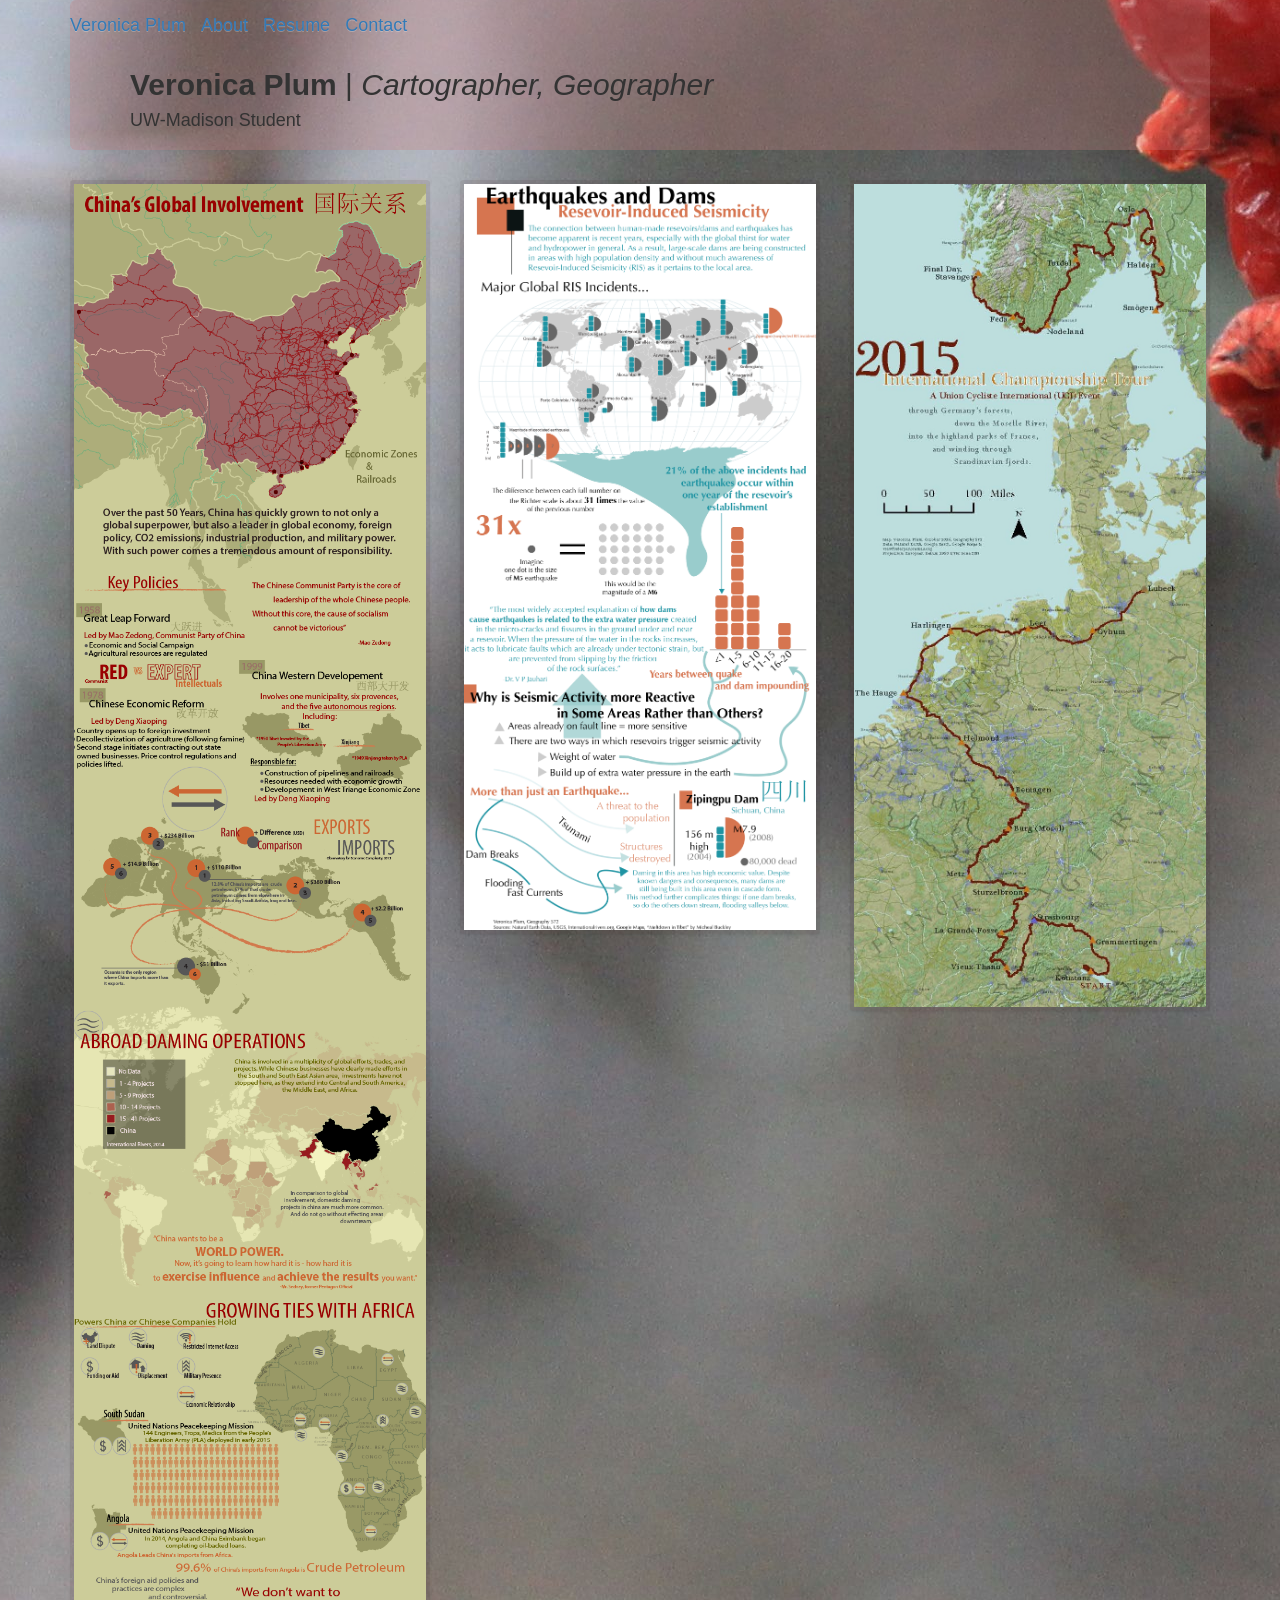
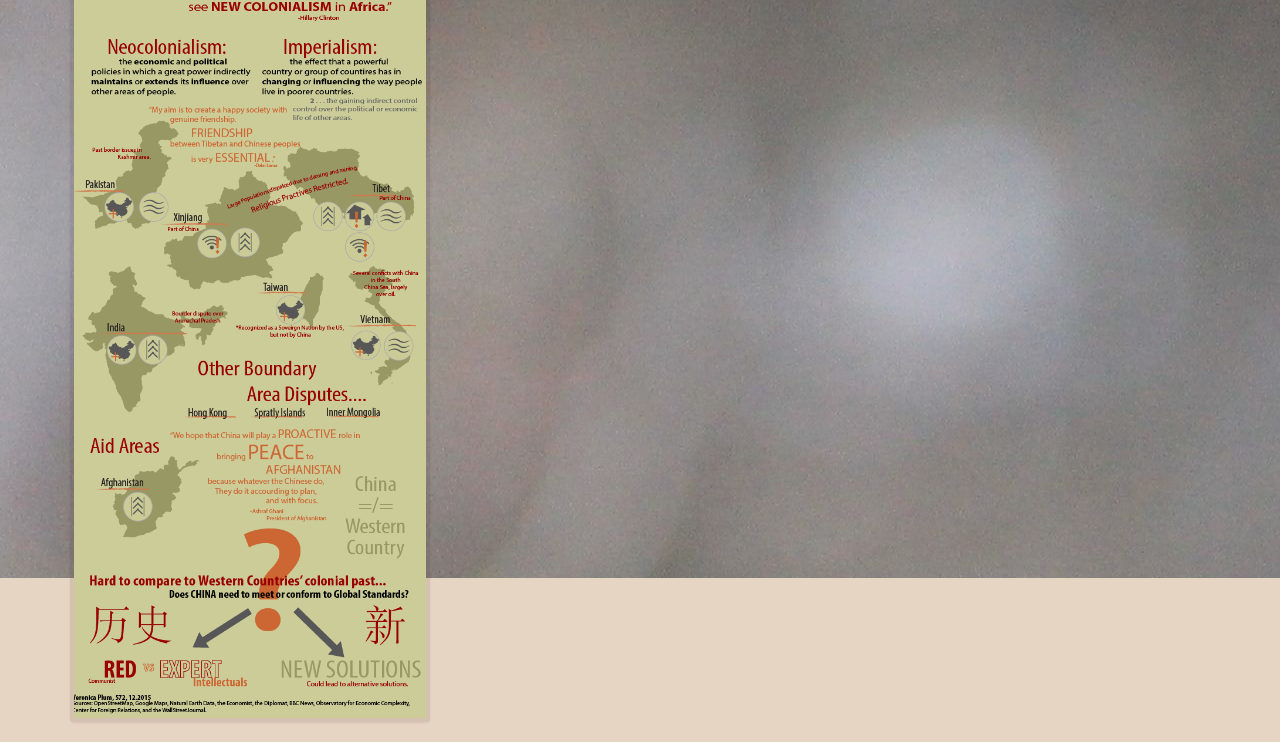
==== index.html @ 2f964c98 "UpdateMarch Fixed some of the nabber issues, but mostly by removing interface flexibility operators." ====
<!DOCTYPE HTML>
<html lang="en">
	<head>
	<meta charset="utf-8">
	<meta name= "viewpoint" content="width=device-width, initial-scale=1"/>
	<meta name="keywords" content="maps, cartography"/>
	<title>Veronica Plum</title> 

	<!--put your bootstrap stylesheet links above style.css-->
	<link rel="stylesheet" href="css/bootstrap.min.css">
	<link rel="stylesheet" href="css/bootstrap-theme.min.css">
	<link rel="stylesheet" href="css/style.css">
	</head>
    <style>
            body {
    background-image: url("assets/red.jpg");  
     background-repeat: no-repeat;
    background-attachment: fixed;
    background-position: center; 
                } 
    </style>
	<body>
		<nav class="navbar navbar=default navbar-fixed-top main-navbar"><!--creates navbar-->
			<div class="container">
                
				
				<div class="navbar-header"><!--creates navbar header-->
					<button type="button" class="navbar-toggle collapsed" data-
					toggle="collapse" data-target="navbar" aria-expended="false" aria-
					controls="navbar">
						
                        <span class="sr-only">Toggle navigation</span> 
                                             <!--used for screen accessibility-->
                        
						<span class="glyphicon glyphicon-menu-hamburger"></span>
						<span class="menu">Menu</span>
					</button> <!--smaller devices have hamburger-->
					<a class="navbar-brand" href="#">Veronica Plum</a><!--website name!-->
                    <a class="navbar-brand" href="about.html">About</a>
				    <a class="navbar-brand" href="resume.html">Resume</a>
                    <a class="navbar-brand" href="contact.html">Contact</a>
				</div>
               <!-- "collapse navbar-collapse"--->
              
			</div>
		</nav>
 


		<!--put your external script links here-->
		<script type="text/javascript" src="lib/jquery-1.11.3.js"></script>
		<script type="text/javascript" src="lib/bootstrap.min.js"></script>
		<div class="container">
			<div class="jumbotron">
                <h2 style><strong> Veronica Plum </strong> | <i>Cartographer, Geographer </i></h2>
				<h4>UW-Madison Student</h4>
			</div>
		</div>
		<div class ="container">
			<div class="row">
				<div class="col-md-4">
					<div class="thumbnail portfolio-thumbnail">
						<a href= "CNglobal.html">
							<img src="assets/572INFO1221-01.png" alt= "Info Graphic China Involvement" />
						</a>
					</div>
				</div>
				<div class="col-md-4">
					<div class="thumbnail portfolio-thumbnail">
						<a href="RIS.html">
							<img src = "assets/RIS.png"
							alt= "RIS infographic" />
						</a>
					</div>
				</div>
				<div class="col-md-4">
					<div class="thumbnail portfolio-thumbnail">
						<a href="eurotour.html">
                        <img src= "assets/EuroTour.jpg"
						alt="The Euro Tour: a design challenge project with raster data"/>
                        </a>
					</div>
				</div>
			</div>
		</div>
	</body>
</html>
---- css/style.css ----
html {
  background-color:antiquewhite; 
height: 1000px;
	  
}
body {
   background: rgba(54, 25, 25, .1); 

}

.navbar-default {
	background-color: #99ccff;
	border-radius: 1;
	background-image: none;
		
}
.navbar-default .navbar-brand {
	color: white;
	font-size: 20px;
	font-weight: bold;
}
.navbar-default .navbar-brand:hover,
.navbar-default .navbar-brand:focus,
.navbar-default .navbar-nav > li > a:hover,
.navbar-default .navbar-nav > li > a:focus {
	color: #ebd122;   
}

.navbar-default .navbar-nav > li > a{
	color: #fff;
	font-size: 20px;
}

.navbar-header .navbar-toggle {
	color: #585f66;
}

.navbar-header .navbar-toggle:hover,
.navbar-header .navbar-toggle:focus {
	background-color:black;
}
.jumbotron {
	height: 150px ;
    background-color: rgba(200, 125, 125, .30); 
  
}

head{
    color:aqua;
}

div {
			
}
.photo img{
    height: 1800px;
}

#div-main {
	background-color: #585f66;
}

#div-main p {
	color: #fff;
}



.portfolio-thumbnail {
	background: rgba(54, 25, 25, .1); 
	border-width: 2px;
	border-style: inherit;
	border-color: #bdccdb;
}

.portfolio-thumbnail img {
	height: 400px;
}
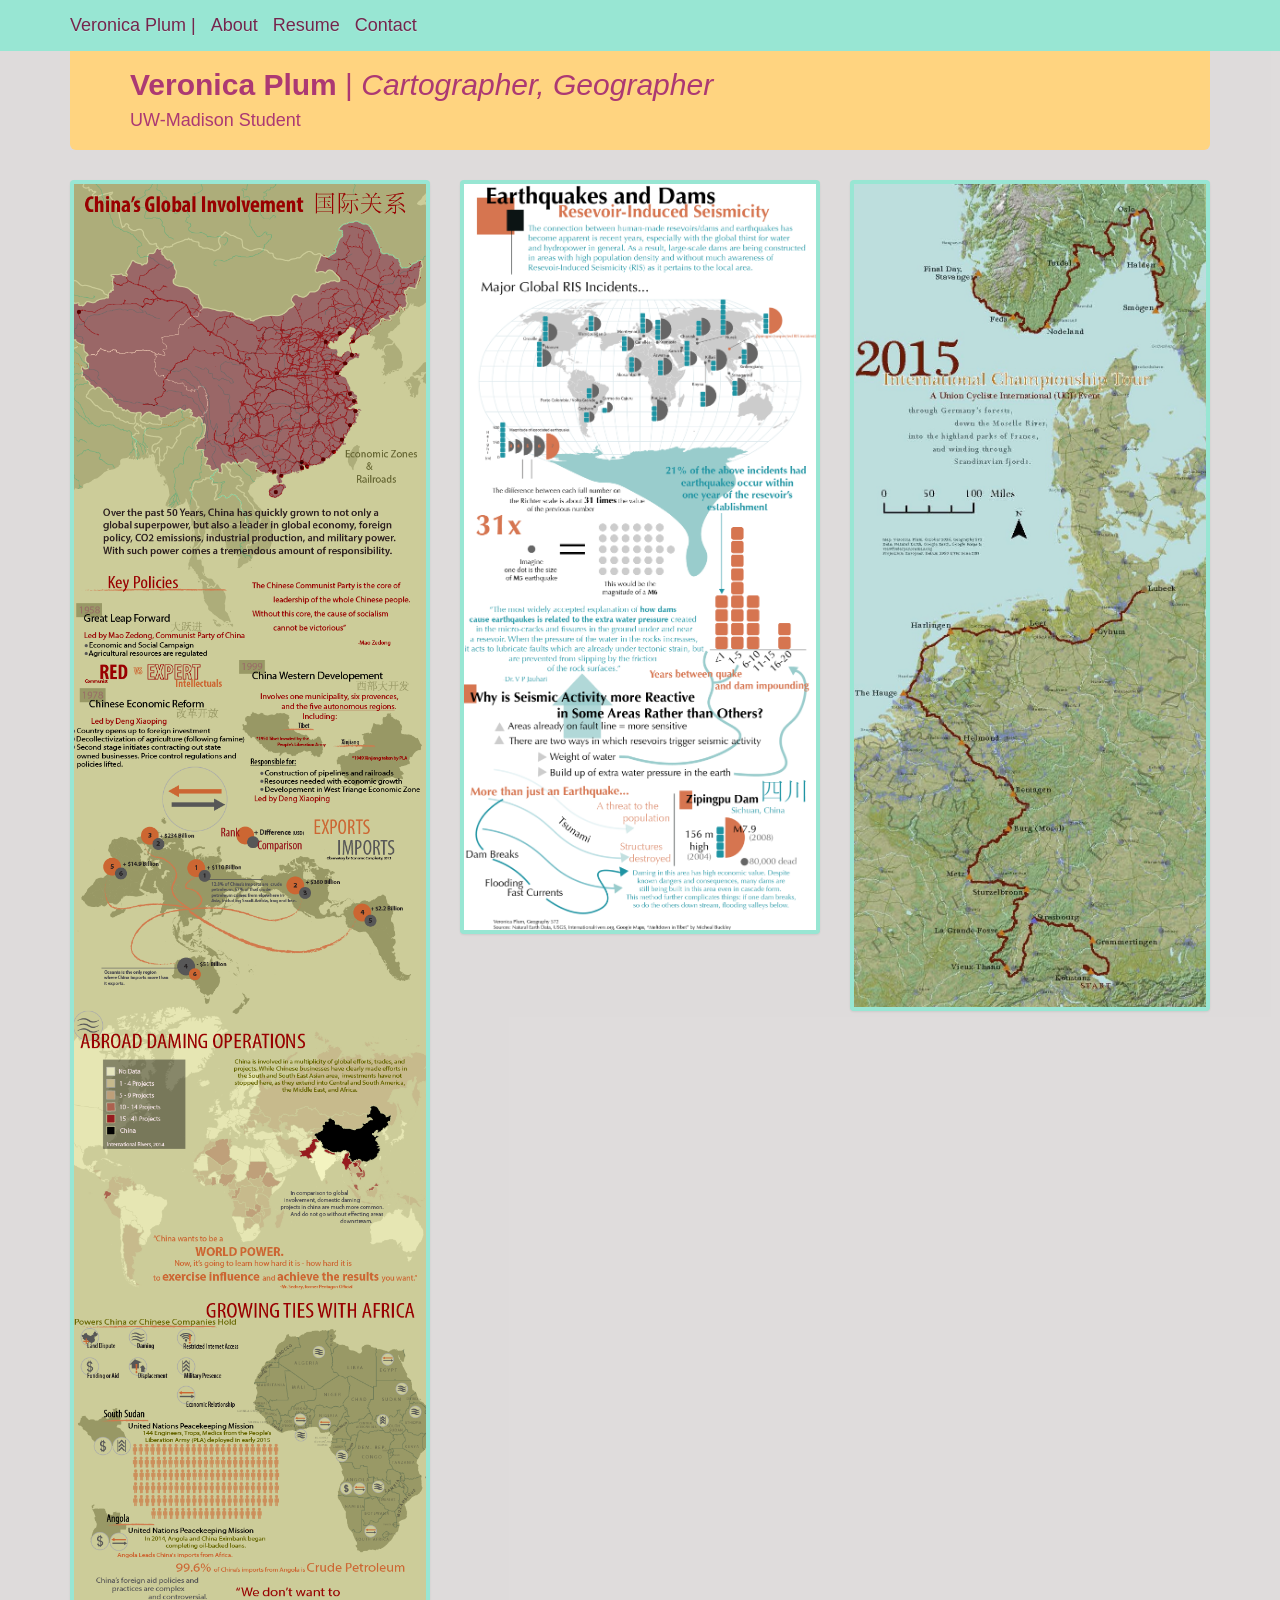
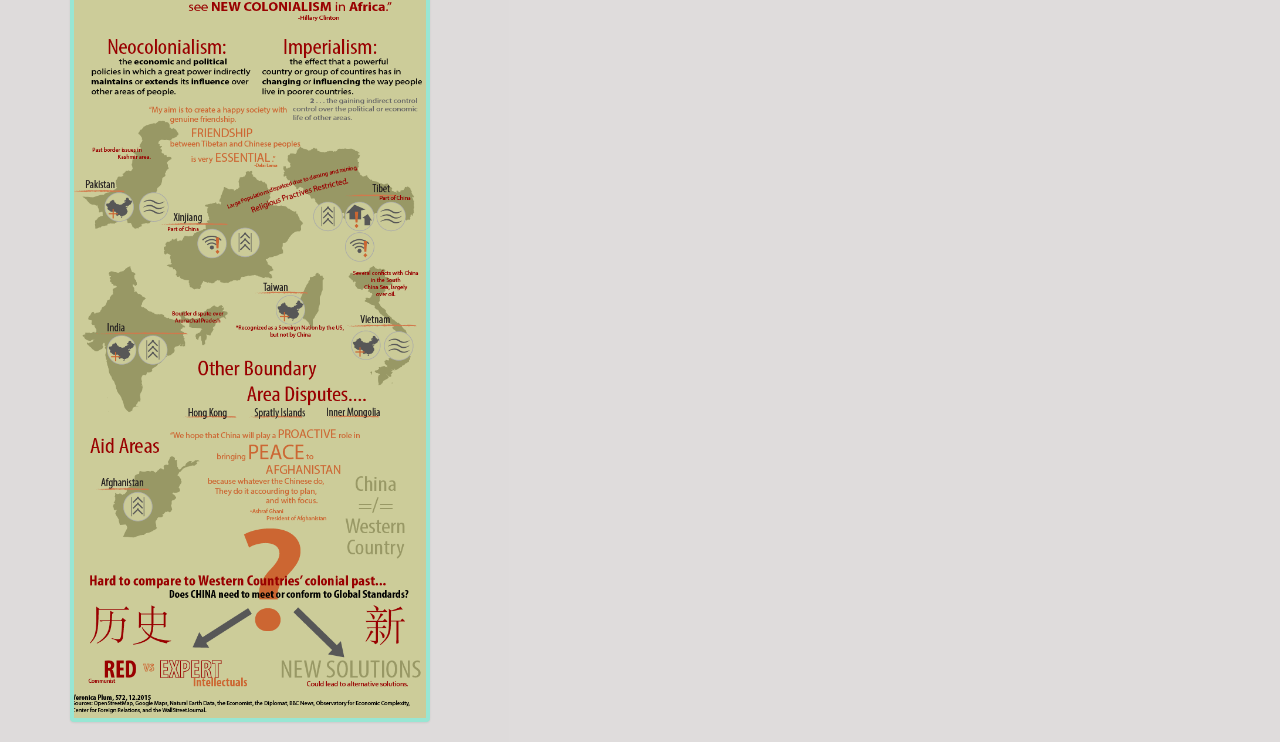
==== commit d6ad3550: "Resume and color design update more to come. experimenting" ====
--- a/index.html
+++ b/index.html
@@ -4,7 +4,7 @@
 	<meta charset="utf-8">
 	<meta name= "viewpoint" content="width=device-width, initial-scale=1"/>
 	<meta name="keywords" content="maps, cartography"/>
-	<title>Veronica Plum</title> 
+	<title>Veronica Plum | Maps</title> 
 
 	<!--put your bootstrap stylesheet links above style.css-->
 	<link rel="stylesheet" href="css/bootstrap.min.css">
@@ -13,7 +13,7 @@
 	</head>
     <style>
             body {
-    background-image: url("assets/red.jpg");  
+    
      background-repeat: no-repeat;
     background-attachment: fixed;
     background-position: center; 
@@ -35,12 +35,12 @@
 						<span class="glyphicon glyphicon-menu-hamburger"></span>
 						<span class="menu">Menu</span>
 					</button> <!--smaller devices have hamburger-->
-					<a class="navbar-brand" href="#">Veronica Plum</a><!--website name!-->
+					<a class="navbar-brand" href="#">Veronica Plum |</a><!--website name!-->
                     <a class="navbar-brand" href="about.html">About</a>
 				    <a class="navbar-brand" href="resume.html">Resume</a>
                     <a class="navbar-brand" href="contact.html">Contact</a>
 				</div>
-               <!-- "collapse navbar-collapse"--->
+               <!-- "collapse navbar-collapse"-->
               
 			</div>
 		</nav>
--- a/css/style.css
+++ b/css/style.css
@@ -1,5 +1,5 @@
 html {
-  background-color:antiquewhite; 
+  background-color:	#f2f2f2; 
 height: 1000px;
 	  
 }
@@ -7,15 +7,26 @@
    background: rgba(54, 25, 25, .1); 
 
 }
+.main-navbar {
+	background-color:#98e6d3;
+}
+.navbar-brand {
+	color:#73264d;
+}
+.jumbotron {
+	height: 150px ;
+    background-color:#ffd480; 
+  
+}
+
 
 .navbar-default {
-	background-color: #99ccff;
+	background-color: #ffd480;
 	border-radius: 1;
-	background-image: none;
 		
 }
 .navbar-default .navbar-brand {
-	color: white;
+	background-color: #00cca3;
 	font-size: 20px;
 	font-weight: bold;
 }
@@ -23,7 +34,7 @@
 .navbar-default .navbar-brand:focus,
 .navbar-default .navbar-nav > li > a:hover,
 .navbar-default .navbar-nav > li > a:focus {
-	color: #ebd122;   
+	color: #00cca3;   
 }
 
 .navbar-default .navbar-nav > li > a{
@@ -32,42 +43,38 @@
 }
 
 .navbar-header .navbar-toggle {
-	color: #585f66;
+	color: #00cca3;
 }
 
 .navbar-header .navbar-toggle:hover,
 .navbar-header .navbar-toggle:focus {
 	background-color:black;
 }
-.jumbotron {
-	height: 150px ;
-    background-color: rgba(200, 125, 125, .30); 
-  
-}
+
 
 head{
     color:aqua;
 }
 
 div {
-			
+	color: #ac3973;
 }
 .photo img{
     height: 1800px;
 }
 
 #div-main {
-	background-color: #585f66;
+	
 }
 
 #div-main p {
-	color: #fff;
+	color: #98e6d3;
 }
 
 
 
 .portfolio-thumbnail {
-	background: rgba(54, 25, 25, .1); 
+	background: #98e6d3;
 	border-width: 2px;
 	border-style: inherit;
 	border-color: #bdccdb;
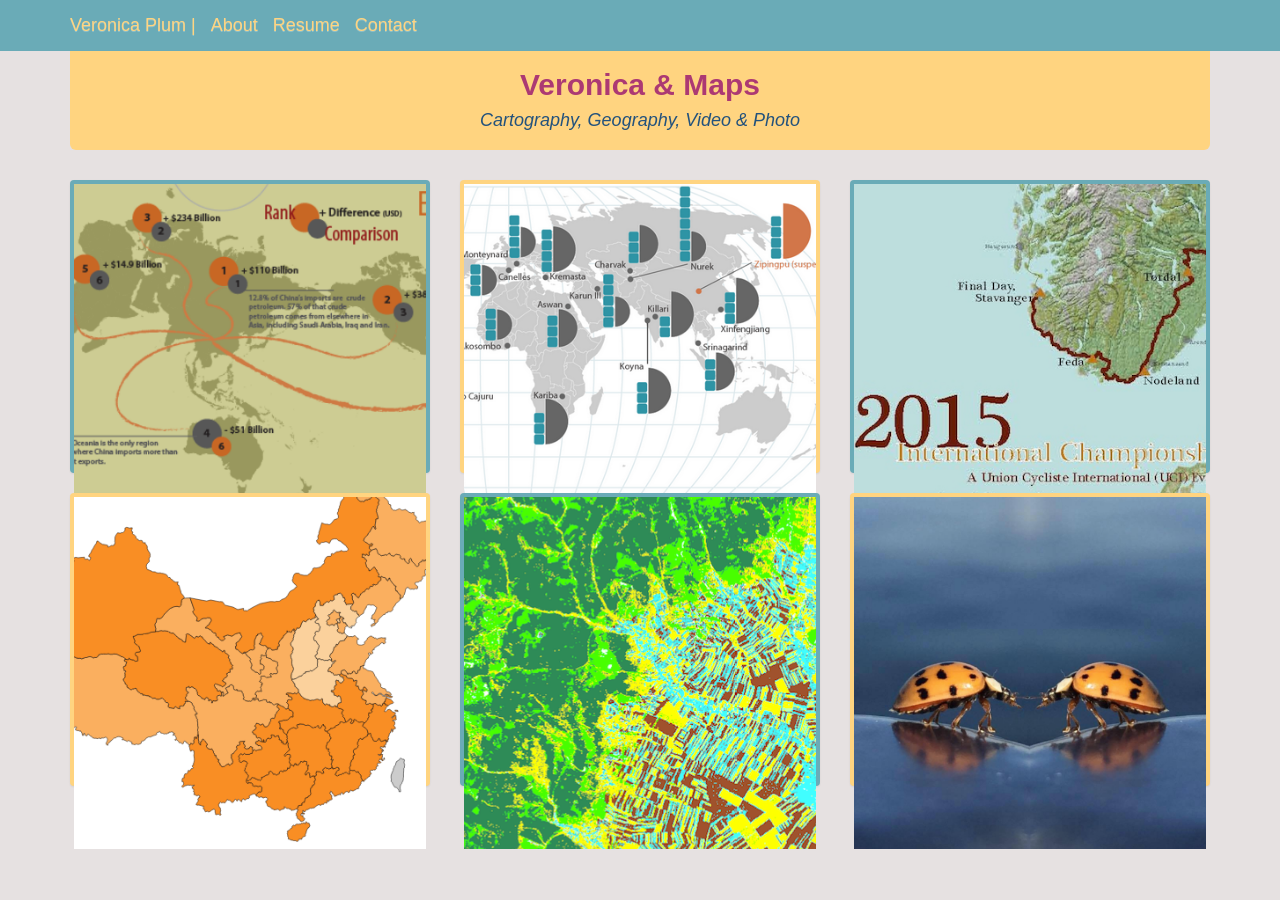
==== commit 681ba312: "New Website design new design new content, some bugs (image sizing), otherwise two pages work in pro" ====
--- a/index.html
+++ b/index.html
@@ -11,15 +11,8 @@
 	<link rel="stylesheet" href="css/bootstrap-theme.min.css">
 	<link rel="stylesheet" href="css/style.css">
 	</head>
-    <style>
-            body {
     
-     background-repeat: no-repeat;
-    background-attachment: fixed;
-    background-position: center; 
-                } 
-    </style>
-	<body>
+	<body class="background-color:black">
 		<nav class="navbar navbar=default navbar-fixed-top main-navbar"><!--creates navbar-->
 			<div class="container">
                 
@@ -30,7 +23,7 @@
 					controls="navbar">
 						
                         <span class="sr-only">Toggle navigation</span> 
-                                             <!--used for screen accessibility-->
+                                     y-->
                         
 						<span class="glyphicon glyphicon-menu-hamburger"></span>
 						<span class="menu">Menu</span>
@@ -52,8 +45,8 @@
 		<script type="text/javascript" src="lib/bootstrap.min.js"></script>
 		<div class="container">
 			<div class="jumbotron">
-                <h2 style><strong> Veronica Plum </strong> | <i>Cartographer, Geographer </i></h2>
-				<h4>UW-Madison Student</h4>
+                <h2 style="text-align: center"><strong> Veronica & Maps </strong> </i></h2>
+				<h4 style="text-align: center"><i>Cartography, Geography, Video & Photo</i></h4>
 			</div>
 		</div>
 		<div class ="container">
@@ -61,14 +54,14 @@
 				<div class="col-md-4">
 					<div class="thumbnail portfolio-thumbnail">
 						<a href= "CNglobal.html">
-							<img src="assets/572INFO1221-01.png" alt= "Info Graphic China Involvement" />
+							<img src="assets/cnsm.png" alt= "Info Graphic China Involvement" />
 						</a>
 					</div>
 				</div>
 				<div class="col-md-4">
-					<div class="thumbnail portfolio-thumbnail">
+					<div class="thumbnail portfolio-thumbnail1">
 						<a href="RIS.html">
-							<img src = "assets/RIS.png"
+							<img src = "assets/RISsm400.png"
 							alt= "RIS infographic" />
 						</a>
 					</div>
@@ -76,9 +69,34 @@
 				<div class="col-md-4">
 					<div class="thumbnail portfolio-thumbnail">
 						<a href="eurotour.html">
-                        <img src= "assets/EuroTour.jpg"
+                        <img src= "assets/ET2.png"
 						alt="The Euro Tour: a design challenge project with raster data"/>
                         </a>
+					</div>
+				</div>
+			</div>
+			<div class="row">
+			<div class="col-md-4">
+					<div class="thumbnail portfolio-thumbnail1">
+						<a href= "collab.html">
+							<img src="assets/col.png" alt= "Collaborative Mapping Projects" />
+						</a>
+					</div>
+				</div>
+				
+				<div class="col-md-4">
+					<div class="thumbnail portfolio-thumbnail">
+						<a href="remotesensing.html">
+                        <img src= "assets/rss.png"
+						alt="Remote Sensing Projects"/>
+                        </a>
+					</div>
+				</div>
+					<div class="col-md-4">
+					<div class="thumbnail portfolio-thumbnail1">
+						<a href= "photovideo.html">
+							<img src="assets/p.png" alt= "Photo & Video" />
+						</a>
 					</div>
 				</div>
 			</div>
--- a/css/style.css
+++ b/css/style.css
@@ -1,59 +1,47 @@
 html {
-  background-color:	#f2f2f2; 
-height: 1000px;
-	  
+   background: rgb(230, 225, 225); 
 }
 body {
-   background: rgba(54, 25, 25, .1); 
-
+  background: rgb(230, 225, 225); 
+;
 }
 .main-navbar {
-	background-color:#98e6d3;
+	background-color:#6AABB7;
 }
 .navbar-brand {
-	color:#73264d;
+	color: #ffd480;
 }
 .jumbotron {
 	height: 150px ;
-    background-color:#ffd480; 
+    background-color: #ffd480; 
+    color:  #945d60 #23527c;
+
   
 }
 
 
-.navbar-default {
-	background-color: #ffd480;
-	border-radius: 1;
-		
-}
-.navbar-default .navbar-brand {
-	background-color: #00cca3;
-	font-size: 20px;
-	font-weight: bold;
-}
 .navbar-default .navbar-brand:hover,
 .navbar-default .navbar-brand:focus,
 .navbar-default .navbar-nav > li > a:hover,
-.navbar-default .navbar-nav > li > a:focus {
-	color: #00cca3;   
+.navbar-default .navbar-nav > li > a:focus {	 
 }
 
 .navbar-default .navbar-nav > li > a{
-	color: #fff;
+	color: black;
 	font-size: 20px;
 }
 
 .navbar-header .navbar-toggle {
-	color: #00cca3;
+	
 }
 
 .navbar-header .navbar-toggle:hover,
 .navbar-header .navbar-toggle:focus {
-	background-color:black;
+	background-color: white;
 }
 
-
-head{
-    color:aqua;
+h4 {
+	color: #23527c;
 }
 
 div {
@@ -70,15 +58,48 @@
 #div-main p {
 	color: #98e6d3;
 }
+.centered1{
+  position: fixed;
+  top: 50%;
+  left: 50%;
 
+  background:  #ffd480;
+	border-width: 2px;
+	border-style: inherit;
+	height: 293px;
+}
+.centered{
+  position: fixed;
+  top: 50%;
+  left: 50%;
+  margin-top: -50px;
+  margin-left: -100px;
+  background:  #6AABB7;
+	border-width: 2px;
+	border-style: inherit;
+	height: 293px;
+}
 
+.pt{
+	 border: 10px solid transparent;
+    padding: 15px;
+	 border-image: url(ET2.png) 50 round;
+
+}
 
 .portfolio-thumbnail {
-	background: #98e6d3;
+	background: #6AABB7;
 	border-width: 2px;
 	border-style: inherit;
-	border-color: #bdccdb;
+	height: 293px;
 }
+.portfolio-thumbnail1 {
+	background:  #ffd480;
+	border-width: 2px;
+	border-style: inherit;
+	height: 293px;
+}
+
 
 .portfolio-thumbnail img {
 	height: 400px;
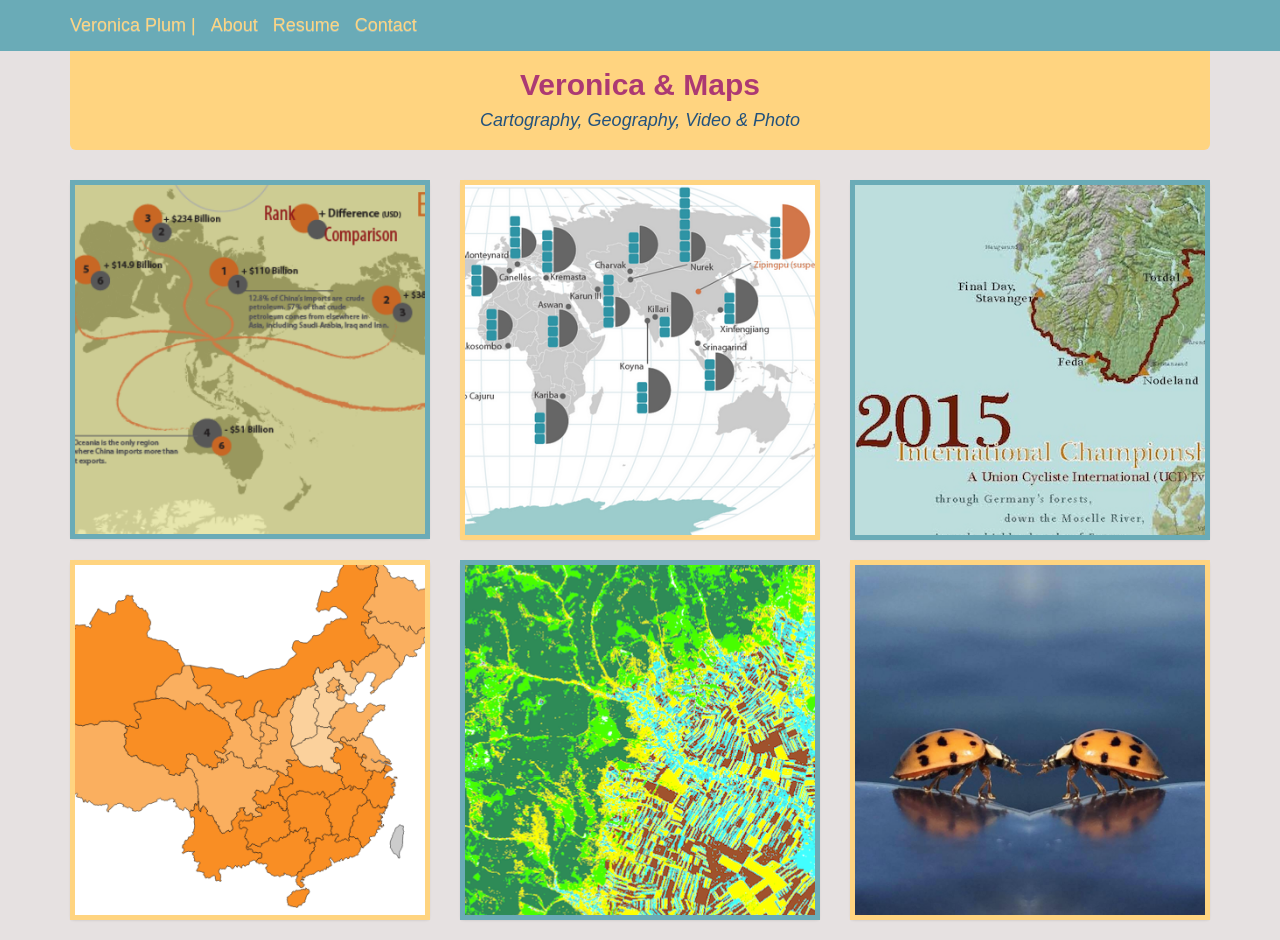
==== commit 23e51981: "Outline issue solved first page Outline" ====
--- a/index.html
+++ b/index.html
@@ -59,10 +59,11 @@
 					</div>
 				</div>
 				<div class="col-md-4">
-					<div class="thumbnail portfolio-thumbnail1">
+					<div class="thumbnail portfolio-thumbnail">
 						<a href="RIS.html">
 							<img src = "assets/RISsm400.png"
-							alt= "RIS infographic" />
+							alt= "RIS infographic" 
+							style="outline: 5px solid #ffd480"/>
 						</a>
 					</div>
 				</div>
@@ -77,9 +78,10 @@
 			</div>
 			<div class="row">
 			<div class="col-md-4">
-					<div class="thumbnail portfolio-thumbnail1">
+					<div class="thumbnail portfolio-thumbnail">
 						<a href= "collab.html">
-							<img src="assets/col.png" alt= "Collaborative Mapping Projects" />
+							<img src="assets/col.png" alt= "Collaborative Mapping Projects" 
+							style="outline: 5px solid #ffd480"/>
 						</a>
 					</div>
 				</div>
@@ -93,9 +95,9 @@
 					</div>
 				</div>
 					<div class="col-md-4">
-					<div class="thumbnail portfolio-thumbnail1">
+					<div class="thumbnail portfolio-thumbnail">
 						<a href= "photovideo.html">
-							<img src="assets/p.png" alt= "Photo & Video" />
+							<img src="assets/p.png" alt= "Photo & Video" style="outline: 5px solid #ffd480"/>
 						</a>
 					</div>
 				</div>
--- a/css/style.css
+++ b/css/style.css
@@ -80,27 +80,20 @@
 	height: 293px;
 }
 
-.pt{
-	 border: 10px solid transparent;
-    padding: 15px;
-	 border-image: url(ET2.png) 50 round;
+
+
+
+.portfolio-thumbnail img {
+	outline: 5px solid #6AABB7;
 
 }
 
-.portfolio-thumbnail {
-	background: #6AABB7;
-	border-width: 2px;
-	border-style: inherit;
-	height: 293px;
+	
 }
-.portfolio-thumbnail1 {
-	background:  #ffd480;
-	border-width: 2px;
-	border-style: inherit;
-	height: 293px;
+.portfolio-thumbnail1 img {
+	outline: 5px solid #ffd480;
+
 }
-
-
-.portfolio-thumbnail img {
-	height: 400px;
+.thumbnail{
+	background: rgb(230, 225, 225);
 }
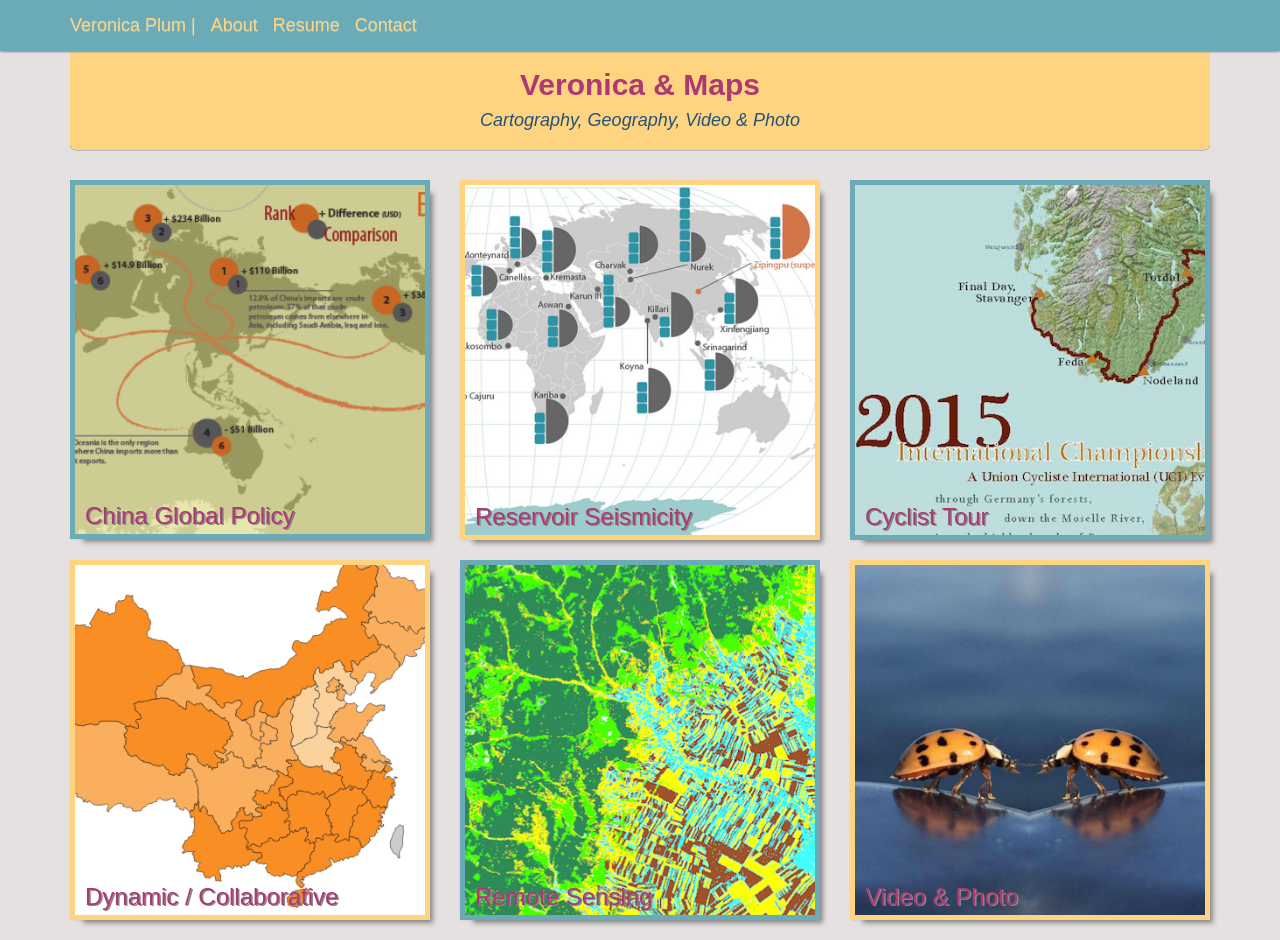
==== commit 23ee9b8d: "Few changes shadows" ====
--- a/index.html
+++ b/index.html
@@ -54,7 +54,12 @@
 				<div class="col-md-4">
 					<div class="thumbnail portfolio-thumbnail">
 						<a href= "CNglobal.html">
-							<img src="assets/cnsm.png" alt= "Info Graphic China Involvement" />
+							<img src="assets/cnsm.png" alt= "Info Graphic China Involvement" ><div class="bottomleft">
+<h3>China Global Policy </h3>
+</div>
+							
+
+							</a>
 						</a>
 					</div>
 				</div>
@@ -64,7 +69,9 @@
 							<img src = "assets/RISsm400.png"
 							alt= "RIS infographic" 
 							style="outline: 5px solid #ffd480"/>
-						</a>
+						<div class="bottomleft">
+<h3>Reservoir Seismicity </h3>
+</div></a>
 					</div>
 				</div>
 				<div class="col-md-4">
@@ -72,6 +79,9 @@
 						<a href="eurotour.html">
                         <img src= "assets/ET2.png"
 						alt="The Euro Tour: a design challenge project with raster data"/>
+                       <div class="bottomleft">
+<h3>Cyclist Tour </h3>
+</div>
                         </a>
 					</div>
 				</div>
@@ -82,6 +92,9 @@
 						<a href= "collab.html">
 							<img src="assets/col.png" alt= "Collaborative Mapping Projects" 
 							style="outline: 5px solid #ffd480"/>
+							<div class="bottomleft">
+<h3>Dynamic / Collaborative</h3>
+</div>
 						</a>
 					</div>
 				</div>
@@ -92,12 +105,18 @@
                         <img src= "assets/rss.png"
 						alt="Remote Sensing Projects"/>
                         </a>
+                        <div class="bottomleft">
+<h3>Remote Sensing </h3>
+</div>
 					</div>
 				</div>
 					<div class="col-md-4">
 					<div class="thumbnail portfolio-thumbnail">
 						<a href= "photovideo.html">
 							<img src="assets/p.png" alt= "Photo & Video" style="outline: 5px solid #ffd480"/>
+							<div class="bottomleft">
+<h3>Video & Photo </h3>
+</div>
 						</a>
 					</div>
 				</div>
--- a/css/style.css
+++ b/css/style.css
@@ -7,6 +7,7 @@
 }
 .main-navbar {
 	background-color:#6AABB7;
+	box-shadow: 0px 0.5px 2px #888888;
 }
 .navbar-brand {
 	color: #ffd480;
@@ -15,6 +16,7 @@
 	height: 150px ;
     background-color: #ffd480; 
     color:  #945d60 #23527c;
+    box-shadow: 0px 0.5px 0px #888888;
 
   
 }
@@ -80,11 +82,22 @@
 	height: 293px;
 }
 
+  .bottomleft {
+    position: absolute; 
+    bottom: 1em;
+    left: 1.5em;
+  
+    font-size: 20px;
+    font-weight: bold;
+    text-shadow: 1.5px 1px #888888;
 
+  
+  }
 
 
 .portfolio-thumbnail img {
 	outline: 5px solid #6AABB7;
+	box-shadow: 8px 8px 5px #888888;
 
 }
 
@@ -93,6 +106,7 @@
 .portfolio-thumbnail1 img {
 	outline: 5px solid #ffd480;
 
+
 }
 .thumbnail{
 	background: rgb(230, 225, 225);
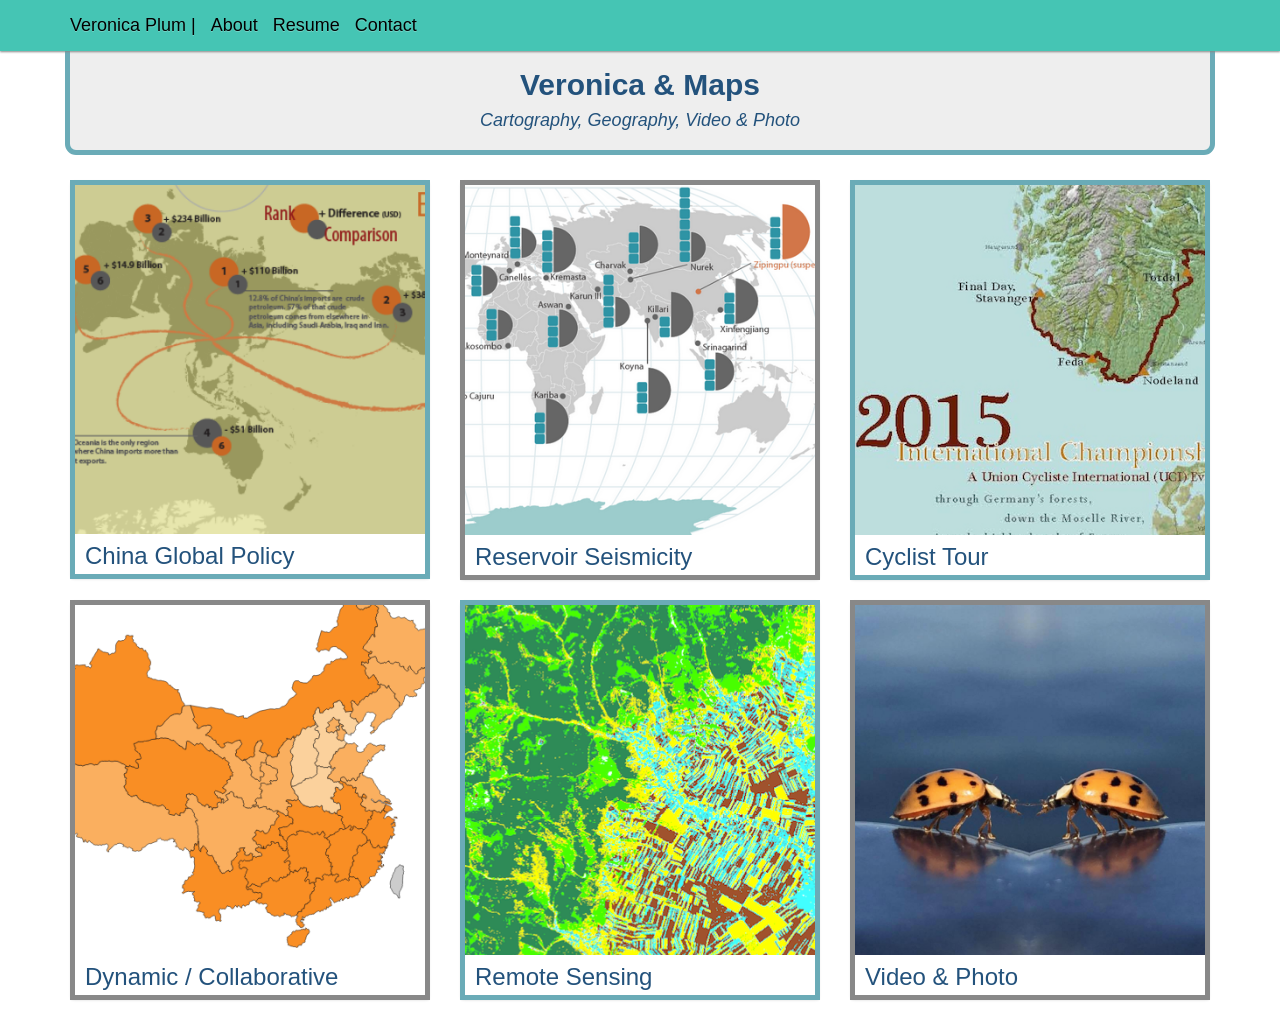
==== commit 7e44dab8: "2020 Update 1: Color, Thumbnails color updates, sizing accomidations for tile thumbnail titles, more" ====
--- a/index.html
+++ b/index.html
@@ -64,11 +64,11 @@
 					</div>
 				</div>
 				<div class="col-md-4">
-					<div class="thumbnail portfolio-thumbnail">
+					<div class="thumbnail portfolio-thumbnail1">
 						<a href="RIS.html">
 							<img src = "assets/RISsm400.png"
 							alt= "RIS infographic" 
-							style="outline: 5px solid #ffd480"/>
+							/>
 						<div class="bottomleft">
 <h3>Reservoir Seismicity </h3>
 </div></a>
@@ -88,10 +88,10 @@
 			</div>
 			<div class="row">
 			<div class="col-md-4">
-					<div class="thumbnail portfolio-thumbnail">
+					<div class="thumbnail portfolio-thumbnail1">
 						<a href= "collab.html">
 							<img src="assets/col.png" alt= "Collaborative Mapping Projects" 
-							style="outline: 5px solid #ffd480"/>
+							/>
 							<div class="bottomleft">
 <h3>Dynamic / Collaborative</h3>
 </div>
@@ -111,9 +111,9 @@
 					</div>
 				</div>
 					<div class="col-md-4">
-					<div class="thumbnail portfolio-thumbnail">
+					<div class="thumbnail portfolio-thumbnail1">
 						<a href= "photovideo.html">
-							<img src="assets/p.png" alt= "Photo & Video" style="outline: 5px solid #ffd480"/>
+							<img src="assets/p.png" alt= "Photo & Video" />
 							<div class="bottomleft">
 <h3>Video & Photo </h3>
 </div>
--- a/css/style.css
+++ b/css/style.css
@@ -1,25 +1,22 @@
 html {
-   background: rgb(230, 225, 225); 
+   background: rgb(255, 255, 255); 
 }
 body {
-  background: rgb(230, 225, 225); 
-;
+  background: rgb(255, 255, 255); 
 }
 .main-navbar {
-	background-color:#6AABB7;
+	background-color:#45C5B4;
 	box-shadow: 0px 0.5px 2px #888888;
 }
 .navbar-brand {
-	color: #ffd480;
+	color: #000000;
 }
 .jumbotron {
 	height: 150px ;
-    background-color: #ffd480; 
-    color:  #945d60 #23527c;
-    box-shadow: 0px 0.5px 0px #888888;
-
-  
-}
+    outline: inherit;
+    color: #23527c;
+    outline: 5px solid #6AABB7;
+    }
 
 
 .navbar-default .navbar-brand:hover,
@@ -42,12 +39,12 @@
 	background-color: white;
 }
 
-h4 {
+
+h3 {
 	color: #23527c;
 }
 
 div {
-	color: #ac3973;
 }
 .photo img{
     height: 1800px;
@@ -59,6 +56,7 @@
 
 #div-main p {
 	color: #98e6d3;
+
 }
 .centered1{
   position: fixed;
@@ -86,28 +84,26 @@
     position: absolute; 
     bottom: 1em;
     left: 1.5em;
-  
     font-size: 20px;
-    font-weight: bold;
-    text-shadow: 1.5px 1px #888888;
-
+    font-weight: bold; 
   
   }
 
 
 .portfolio-thumbnail img {
 	outline: 5px solid #6AABB7;
-	box-shadow: 8px 8px 5px #888888;
+    padding-bottom: 40px;
+    
+
+}
+.portfolio-thumbnail1 img {
+	outline: 5px solid #888888;
+    padding-bottom: 40px;
+    
 
 }
 
-	
+
+.thumbnail{
+      background: rgb(255, 255, 255); 
 }
-.portfolio-thumbnail1 img {
-	outline: 5px solid #ffd480;
-
-
-}
-.thumbnail{
-	background: rgb(230, 225, 225);
-}
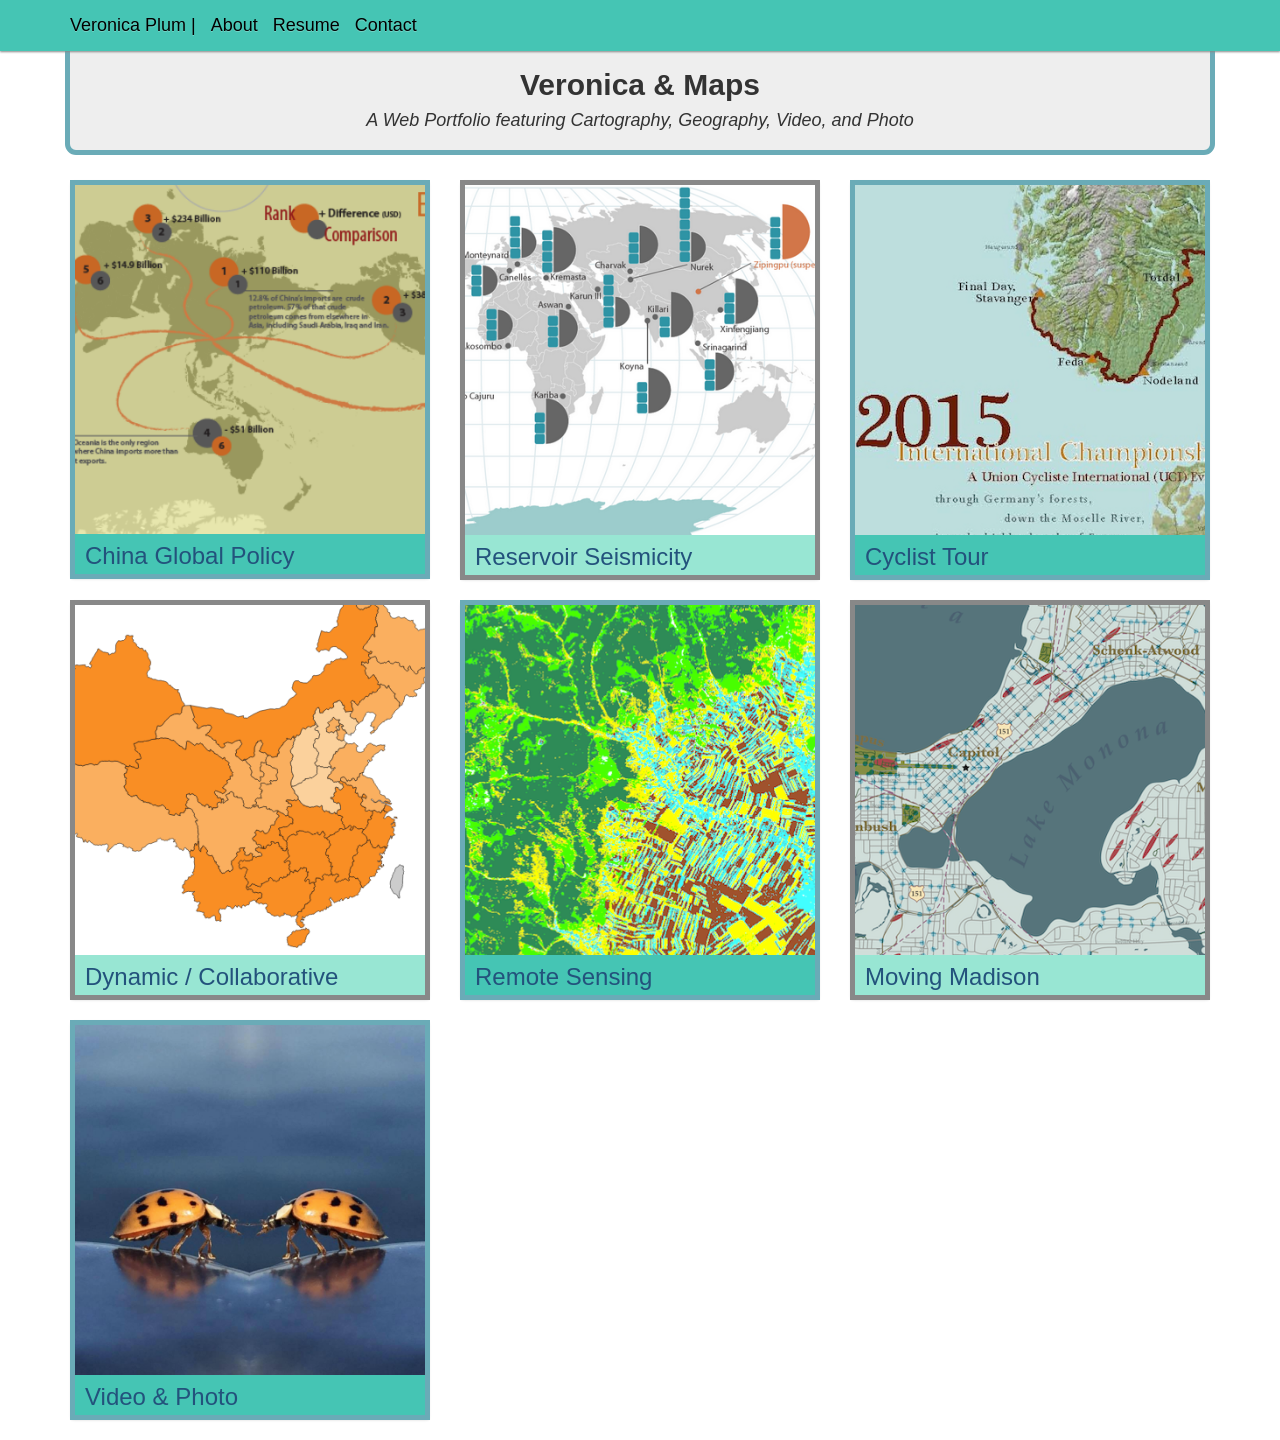
==== commit ad671bc4: "Added MovingMadison.html, changed dimentions of assets within html pages Minor Color changes, text c" ====
--- a/index.html
+++ b/index.html
@@ -23,12 +23,13 @@
 					controls="navbar">
 						
                         <span class="sr-only">Toggle navigation</span> 
-                                     y-->
+                                    <!-- y-->
                         
 						<span class="glyphicon glyphicon-menu-hamburger"></span>
 						<span class="menu">Menu</span>
 					</button> <!--smaller devices have hamburger-->
-					<a class="navbar-brand" href="#">Veronica Plum |</a><!--website name!-->
+                    
+					<a class="navbar-brand" href="#">Veronica Plum |</a>
                     <a class="navbar-brand" href="about.html">About</a>
 				    <a class="navbar-brand" href="resume.html">Resume</a>
                     <a class="navbar-brand" href="contact.html">Contact</a>
@@ -45,8 +46,8 @@
 		<script type="text/javascript" src="lib/bootstrap.min.js"></script>
 		<div class="container">
 			<div class="jumbotron">
-                <h2 style="text-align: center"><strong> Veronica & Maps </strong> </i></h2>
-				<h4 style="text-align: center"><i>Cartography, Geography, Video & Photo</i></h4>
+                <h2 style="text-align: center"><strong> Veronica & Maps </strong> </h2>
+				<h4 style="text-align: center"><i>A Web Portfolio featuring Cartography, Geography, Video, and Photo</i></h4>
 			</div>
 		</div>
 		<div class ="container">
@@ -55,12 +56,12 @@
 					<div class="thumbnail portfolio-thumbnail">
 						<a href= "CNglobal.html">
 							<img src="assets/cnsm.png" alt= "Info Graphic China Involvement" ><div class="bottomleft">
-<h3>China Global Policy </h3>
-</div>
+                            <h3>China Global Policy </h3>
+                            </div>
 							
 
 							</a>
-						</a>
+					
 					</div>
 				</div>
 				<div class="col-md-4">
@@ -70,8 +71,8 @@
 							alt= "RIS infographic" 
 							/>
 						<div class="bottomleft">
-<h3>Reservoir Seismicity </h3>
-</div></a>
+                            <h3>Reservoir Seismicity </h3>
+                            </div></a>
 					</div>
 				</div>
 				<div class="col-md-4">
@@ -80,8 +81,8 @@
                         <img src= "assets/ET2.png"
 						alt="The Euro Tour: a design challenge project with raster data"/>
                        <div class="bottomleft">
-<h3>Cyclist Tour </h3>
-</div>
+                           <h3>Cyclist Tour </h3>
+                            </div>
                         </a>
 					</div>
 				</div>
@@ -93,8 +94,8 @@
 							<img src="assets/col.png" alt= "Collaborative Mapping Projects" 
 							/>
 							<div class="bottomleft">
-<h3>Dynamic / Collaborative</h3>
-</div>
+                                <h3>Dynamic / Collaborative</h3>
+                            </div>
 						</a>
 					</div>
 				</div>
@@ -106,21 +107,56 @@
 						alt="Remote Sensing Projects"/>
                         </a>
                         <div class="bottomleft">
-<h3>Remote Sensing </h3>
-</div>
+                            <h3>Remote Sensing </h3>
+                        </div>
 					</div>
 				</div>
 					<div class="col-md-4">
 					<div class="thumbnail portfolio-thumbnail1">
-						<a href= "photovideo.html">
+						  <a href="movingmadison.html">
+                            <img src="assets/MovingMadisonThumbnail.png" alt="Moving Madison"/>
+                            <div class="bottomleft">
+                                <h3>Moving Madison</h3>
+                            </div>
+                        </a>
+					</div>
+				</div>
+			
+		</div>
+            <div class="row">
+                <div class="col-md-4">
+                    <div class="thumbnail portfolio-thumbnail">
+                        <a href= "photovideo.html">
 							<img src="assets/p.png" alt= "Photo & Video" />
 							<div class="bottomleft">
-<h3>Video & Photo </h3>
+                                <h3>Video & Photo </h3>
+                            </div>
+						</a>
+                    </div>
+                </div>
+                <!--
+                <div class="col-md-4">
+                    <div class="thumbnail portfolio-thumbnail1">
+                        <a href="movingmadison.html">
+                            <img src="assets/MovingMadisonThumbnail.png" alt="Moving Madison"/>
+                            <div class="bottomleft">
+                                <h3>Moving Madison</h3>
+                            </div>
+                        </a>
+                    </div>
+                </div>
+                <div class="col-md-4">
+                    <div class="thumbnail portfolio-thumbnail">
+                        <a href="movingmadison.html">
+                            <img src="assets/MovingMadisonThumbnail.png" alt="Moving Madison"/>
+                            <div class="bottomleft">
+                                <h3>Moving Madison</h3>
+                            </div>
+                        </a>
+                    </div>
+                </div>
+                -->
+            </div>
 </div>
-						</a>
-					</div>
-				</div>
-			</div>
-		</div>
 	</body>
 </html>
--- a/css/style.css
+++ b/css/style.css
@@ -14,7 +14,6 @@
 .jumbotron {
 	height: 150px ;
     outline: inherit;
-    color: #23527c;
     outline: 5px solid #6AABB7;
     }
 
@@ -50,6 +49,15 @@
     height: 1800px;
 }
 
+.euromap img{
+    height: 80%;
+    width: 30%;
+}
+
+.fullstretch img{
+    
+    width: 100%;
+}
 #div-main {
 	
 }
@@ -92,12 +100,15 @@
 
 .portfolio-thumbnail img {
 	outline: 5px solid #6AABB7;
+    background:  #45C5B4;
     padding-bottom: 40px;
     
 
 }
 .portfolio-thumbnail1 img {
 	outline: 5px solid #888888;
+    
+    background:  #98e6d3;
     padding-bottom: 40px;
     
 
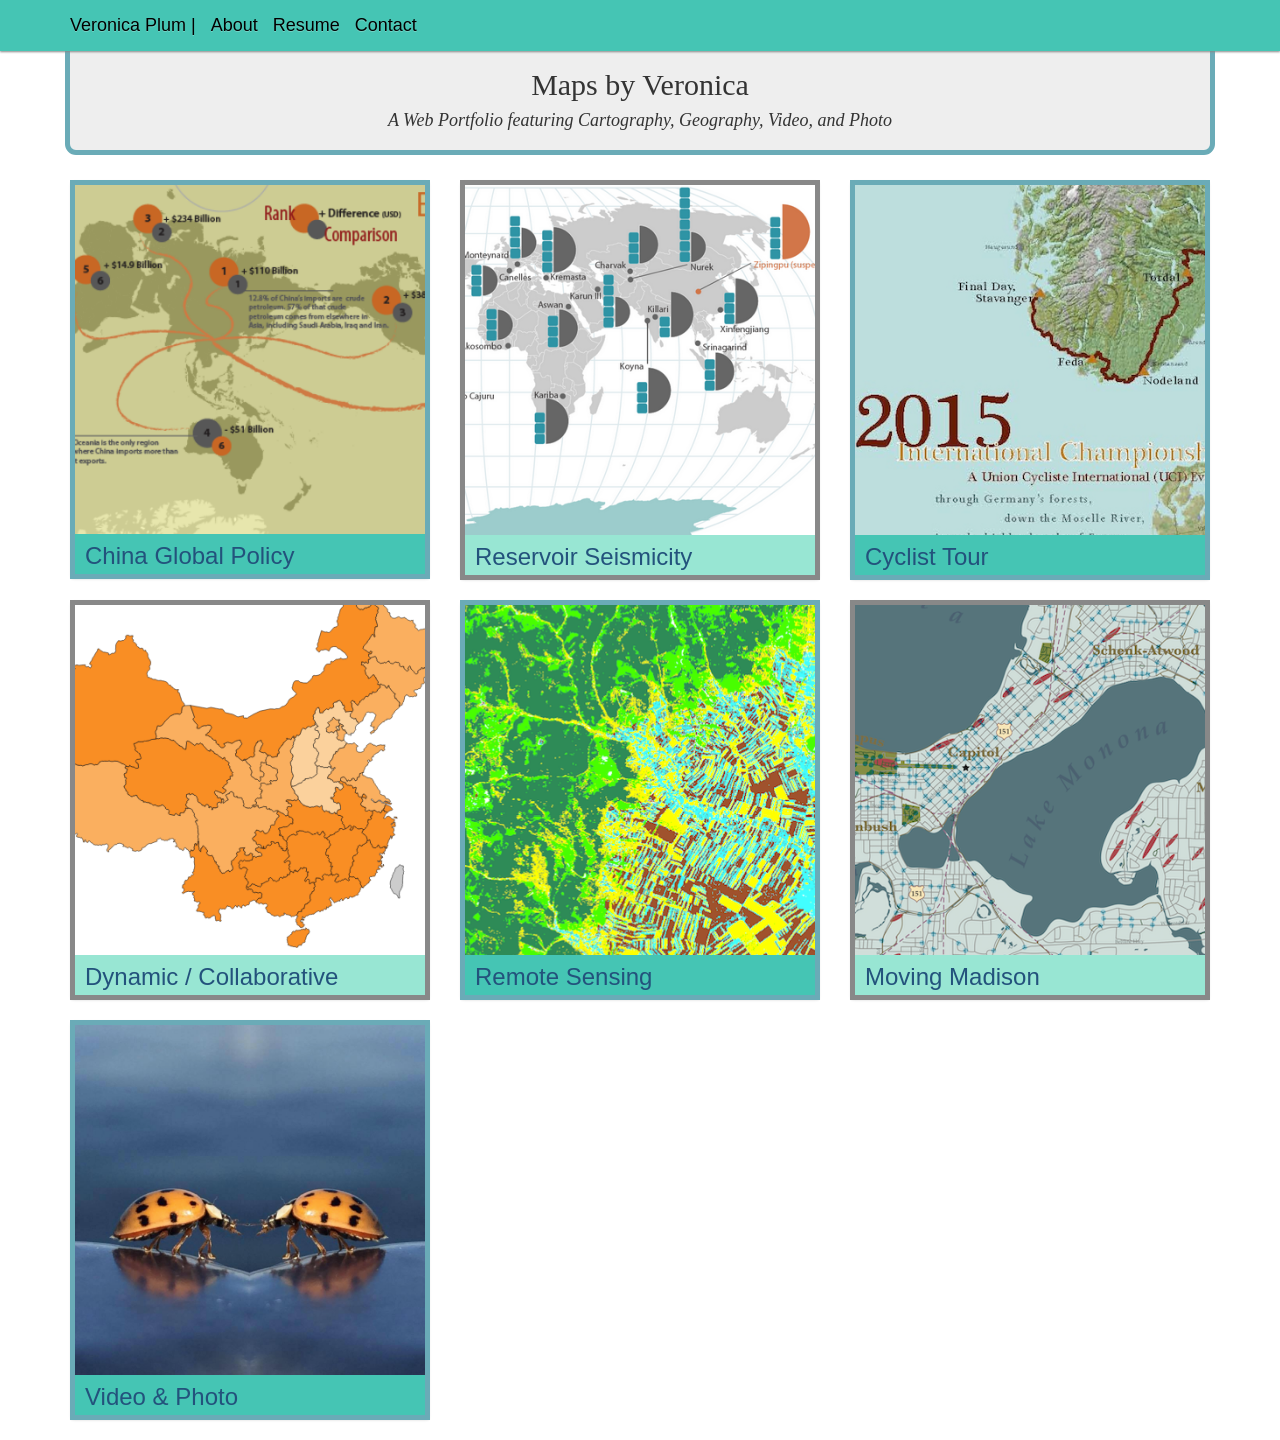
==== commit 0fdad7cb: "Fonts, color changes" ====
--- a/index.html
+++ b/index.html
@@ -10,6 +10,7 @@
 	<link rel="stylesheet" href="css/bootstrap.min.css">
 	<link rel="stylesheet" href="css/bootstrap-theme.min.css">
 	<link rel="stylesheet" href="css/style.css">
+        <link href="https://fonts.googleapis.com/css?family=Libre+Franklin&display=swap" rel="stylesheet">
 	</head>
     
 	<body class="background-color:black">
@@ -46,7 +47,7 @@
 		<script type="text/javascript" src="lib/bootstrap.min.js"></script>
 		<div class="container">
 			<div class="jumbotron">
-                <h2 style="text-align: center"><strong> Veronica & Maps </strong> </h2>
+                <h2 style="text-align: center; "> Maps by Veronica </h2>
 				<h4 style="text-align: center"><i>A Web Portfolio featuring Cartography, Geography, Video, and Photo</i></h4>
 			</div>
 		</div>
--- a/css/style.css
+++ b/css/style.css
@@ -15,6 +15,8 @@
 	height: 150px ;
     outline: inherit;
     outline: 5px solid #6AABB7;
+    font-family: 'libre_franklinbold';
+
     }
 
 
@@ -39,8 +41,16 @@
 }
 
 
+p{
+    font-family: "libre_franklin";
+    font-size: 15px;
+}
+
 h3 {
 	color: #23527c;
+}
+
+h2{
 }
 
 div {
@@ -89,7 +99,7 @@
 }
 
   .bottomleft {
-    position: absolute; 
+   position:absolute; 
     bottom: 1em;
     left: 1.5em;
     font-size: 20px;
@@ -102,7 +112,7 @@
 	outline: 5px solid #6AABB7;
     background:  #45C5B4;
     padding-bottom: 40px;
-    
+
 
 }
 .portfolio-thumbnail1 img {
